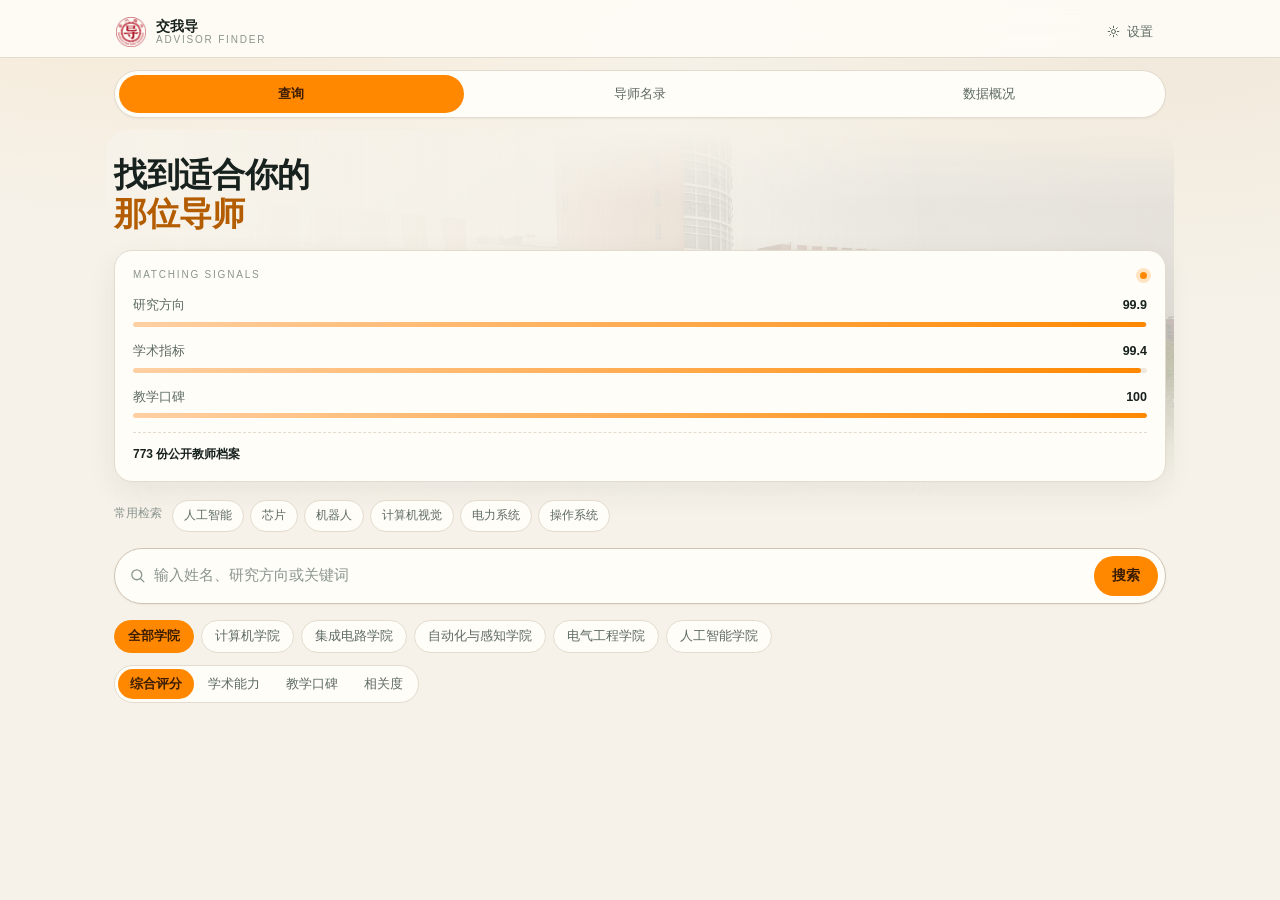
==== mobile/android/assets/www/index.html @ e0bbf71e "Clean project and add Android mobile app" ====
<!DOCTYPE html>
<html lang="zh-CN" data-theme="light">
<head>
  <meta charset="UTF-8">
  <meta name="viewport" content="width=device-width, initial-scale=1.0, maximum-scale=1.0, user-scalable=no, viewport-fit=cover">
  <meta name="color-scheme" content="light dark">
  <meta name="theme-color" content="#f6f2e9">
  <title>交我导</title>
  <link rel="icon" href="img/icon.png">
  <link rel="stylesheet" href="css/style.css">
  <link rel="stylesheet" href="mobile.css">
  <script>
    /* 在样式生效前恢复主题，避免刷新后闪回浅色 */
    try {
      var saved = localStorage.getItem("theme");
      if (saved === "dark" || saved === "light") {
        document.documentElement.dataset.theme = saved;
      }
    } catch (e) { /* 忽略 */ }
  </script>
</head>
<body>
  <header class="topbar">
    <div class="topbar-inner">
      <a class="brand" href="#" id="brand-home">
        <img class="brand-mark" src="img/icon.png" alt="">
        <span class="brand-text">
          <span class="brand-name" data-i18n="brand.name">交我导</span>
          <span class="brand-sub" data-i18n="brand.sub">ADVISOR FINDER</span>
        </span>
      </a>
      <nav class="topnav">
        <button id="settings-btn" class="nav-btn" type="button">
          <svg viewBox="0 0 24 24" aria-hidden="true">
            <circle cx="12" cy="12" r="3.2"></circle>
            <path d="M12 3.5v2.4M12 18.1v2.4M3.5 12h2.4M18.1 12h2.4M6 6l1.7 1.7M16.3 16.3l1.7 1.7M18 6l-1.7 1.7M7.7 16.3l-1.7 1.7"></path>
          </svg>
          <span data-i18n="nav.settings">设置</span>
        </button>
      </nav>
    </div>
  </header>

  <main class="shell">
    <section id="view-search" class="view">
      <nav class="view-tabs" role="tablist">
        <button class="view-tab active" data-view="search" type="button">
          <span data-i18n="tabs.search">查询</span><em data-i18n="tabs.sub.search">SEARCH</em>
        </button>
        <button class="view-tab" data-view="directory" type="button">
          <span data-i18n="tabs.directory">导师名录</span><em data-i18n="tabs.sub.directory">DIRECTORY</em>
        </button>
        <button class="view-tab" data-view="overview" type="button">
          <span data-i18n="tabs.overview">数据概况</span><em data-i18n="tabs.sub.overview">OVERVIEW</em>
        </button>
      </nav>

      <section class="hero" data-pane="search">
        <div class="hero-copy">
          <h1 class="hero-title">
            <span data-i18n="hero.title1">找到适合你的</span><br>
            <span class="accent" data-i18n="hero.title2">那位导师</span>
          </h1>
        </div>
        <aside class="hero-panel">
          <div class="panel-top">
            <span class="panel-kicker" data-i18n="hero.panel">MATCHING SIGNALS</span>
            <span class="panel-dot"></span>
          </div>
          <div class="signal">
            <div class="signal-head"><span data-i18n="hero.signal.direction">研究方向</span><b id="signal-direction">0</b></div>
            <div class="signal-track"><i id="bar-direction" style="width:0%"></i></div>
          </div>
          <div class="signal">
            <div class="signal-head"><span data-i18n="hero.signal.academic">学术指标</span><b id="signal-academic">0</b></div>
            <div class="signal-track"><i id="bar-academic" style="width:0%"></i></div>
          </div>
          <div class="signal">
            <div class="signal-head"><span data-i18n="hero.signal.teaching">教学口碑</span><b id="signal-teaching">0</b></div>
            <div class="signal-track"><i id="bar-teaching" style="width:0%"></i></div>
          </div>
          <div class="panel-foot"><span id="panel-total">0</span> <span data-i18n="hero.panelFoot">份公开教师档案</span></div>
        </aside>
      </section>

      <section class="search-panel" data-pane="search">
        <div class="query-chips" id="query-chips">
          <span class="query-chips-label" data-i18n="chips.label">常用检索</span>
          <div class="query-chip-list">
            <button class="query-chip" data-q="人工智能" data-i18n="chip.ai" type="button">人工智能</button>
            <button class="query-chip" data-q="芯片" data-i18n="chip.chip" type="button">芯片</button>
            <button class="query-chip" data-q="机器人" data-i18n="chip.robot" type="button">机器人</button>
            <button class="query-chip" data-q="计算机视觉" data-i18n="chip.cv" type="button">计算机视觉</button>
            <button class="query-chip" data-q="电力系统" data-i18n="chip.power" type="button">电力系统</button>
            <button class="query-chip" data-q="操作系统" data-i18n="chip.os" type="button">操作系统</button>
          </div>
        </div>

        <form id="search-form" class="search-bar" role="search">
          <svg class="search-icon" viewBox="0 0 24 24" aria-hidden="true">
            <circle cx="11" cy="11" r="7"></circle>
            <path d="M16.5 16.5L21 21"></path>
          </svg>
          <input id="search-input" class="search-input" type="search" autocomplete="off"
                 placeholder="输入姓名、研究方向或关键词" data-i18n-placeholder="search.placeholder">
          <button id="clear-btn" class="clear-btn hidden" type="button" data-i18n="search.clear">清除</button>
          <button class="btn btn-primary" type="submit" data-i18n="search.button">搜索</button>
        </form>

        <div class="filters">
          <div id="college-pills" class="college-pills"></div>
          <div class="sort-wrap">
            <div id="sort-group" class="sort-group">
              <button class="sort-btn active" data-sort="score" type="button" data-i18n="sort.score">综合评分</button>
              <button class="sort-btn" data-sort="academic" type="button" data-i18n="sort.academic">学术能力</button>
              <button class="sort-btn" data-sort="teaching" type="button" data-i18n="sort.teaching">教学口碑</button>
              <button class="sort-btn" data-sort="relevance" type="button" data-i18n="sort.relevance">相关度</button>
            </div>
          </div>
        </div>
      </section>

      <section class="stats" id="stats" data-pane="directory"></section>

      <section id="results" class="results" data-pane="directory">
        <div class="results-head">
          <div>
            <span class="section-kicker" data-i18n="dir.kicker">DIRECTORY</span>
            <h2 class="results-title" data-i18n="dir.title">导师名录</h2>
          </div>
          <div class="results-tools">
            <button id="edit-query" class="ghost-link" type="button" data-i18n="dir.editQuery">修改检索条件</button>
            <span id="results-count" class="results-count"></span>
          </div>
        </div>
        <div id="results-list" class="results-list"></div>
        <div class="pagination" id="pagination">
          <button id="load-more" class="btn btn-ghost" type="button" data-i18n="dir.loadMore">加载更多</button>
        </div>
        <div id="empty" class="empty hidden">
          <p class="empty-title" data-i18n="dir.empty.title">没有找到匹配的教师</p>
          <p class="empty-sub" data-i18n="dir.empty.sub">试试更换关键词或学院</p>
        </div>
      </section>

      <section id="pane-overview" class="pane hidden" data-pane="overview">
        <header class="pane-head">
          <span class="section-kicker" data-i18n="insight.kicker">OVERVIEW</span>
          <h2 class="pane-title" data-i18n="insight.title">数据概况</h2>
        </header>

        <div class="insight-grid">
          <section class="panel">
            <div class="section-title" data-i18n="insight.colleges">学院分布</div>
            <div id="insight-colleges" class="chart-box chart-box-sm"></div>
          </section>

          <section class="panel">
            <div class="section-title" data-i18n="insight.coverage">字段覆盖率</div>
            <div id="insight-coverage" class="coverage-table"></div>
          </section>

          <section class="panel wide">
            <div class="section-title" data-i18n="insight.scores">综合评分分布</div>
            <div id="insight-scores" class="chart-box chart-box-sm"></div>
            <div id="insight-top" class="top-score-list"></div>
          </section>

          <section class="panel wide">
            <div class="section-title" data-i18n="insight.clusters">研究方向聚类</div>
            <div id="insight-clusters" class="cluster-grid"></div>
          </section>

          <section class="panel">
            <div class="section-title" data-i18n="insight.communities">合作社区</div>
            <div id="insight-communities" class="community-list"></div>
          </section>

          <section class="panel">
            <div class="section-title" data-i18n="insight.rules">关联规则</div>
            <div id="insight-rules" class="rule-table"></div>
          </section>
        </div>
      </section>
    </section>

    <section id="view-detail" class="view hidden">
      <div id="detail-root" class="detail-root"></div>
    </section>
  </main>

  <div id="settings-backdrop" class="settings-backdrop hidden"></div>
  <aside id="settings-drawer" class="settings-drawer hidden" role="dialog" aria-modal="true">
    <header class="settings-head">
      <div>
        <span class="section-kicker" data-i18n="settings.kicker">SETTINGS</span>
        <h2 data-i18n="settings.title">设置</h2>
      </div>
      <button id="settings-close" class="settings-close" type="button" aria-label="关闭">×</button>
    </header>

    <div class="settings-body">
      <section class="settings-group">
        <h3 class="settings-title" data-i18n="settings.appearance">外观</h3>
        <div class="seg" role="group">
          <button class="seg-btn" data-theme-choice="light" type="button" data-i18n="settings.theme.light">浅色</button>
          <button class="seg-btn" data-theme-choice="dark" type="button" data-i18n="settings.theme.dark">深色</button>
        </div>
      </section>

      <section class="settings-group">
        <h3 class="settings-title" data-i18n="settings.language">语言</h3>
        <div class="seg" role="group">
          <button class="seg-btn" data-lang-choice="zh" type="button">中文</button>
          <button class="seg-btn" data-lang-choice="en" type="button">English</button>
        </div>
      </section>

      <section class="settings-group settings-foot">
        <h3 class="settings-title" data-i18n="settings.links">相关链接</h3>
        <a class="settings-link" target="_blank" rel="noopener"
           href="https://github.com/IcekyPrime/Mining-Faculty-Profiles-for-Personalized-Advisor-Recommendation"
           data-i18n="settings.github">GitHub 项目主页</a>
        <p class="settings-note" data-i18n="settings.disclaimer">数据来自各学院公开教师主页与公开学术接口，仅供课程学习；评分与排序仅作检索参考，不构成选导师建议。</p>
      </section>
    </div>
  </aside>

  <script src="js/mobile-env.js"></script>
  <script src="data.js"></script>
  <script src="js/mobile-api.js"></script>
  <script src="js/echarts.min.js"></script>
  <script src="js/i18n.js"></script>
  <script src="js/app.js"></script>
  <script src="js/mobile-chrome.js"></script>
</body>
</html>
---- mobile/android/assets/www/css/style.css ----
/* ================================================================
   交我导 · 前端样式
   设计参考：test 分支的米色底 + 绿色辅助色方案
   ================================================================ */

:root {
  --bg: #f6f2e9;
  --surface: #fffdf8;
  --surface-2: #efe9dd;
  --surface-3: #e8e0d1;
  --ink: #17211d;
  --ink-2: #5d6a63;
  --ink-3: #8a958e;
  --line: #e3dbcd;
  --line-strong: #cfc4b2;
  --accent: #ff8800;
  --accent-ink: #3a1c00;
  --accent-text: #b35c00;
  --accent-soft: #fff1e0;
  --accent-line: #ffd0a3;
  --danger: #c0392b;
  --gold: #b27a2c;
  --gold-soft: #faf0db;
  --gold-line: #ecd6ad;
  --topbar: rgba(255, 253, 248, 0.86);
  --shadow-sm: 0 1px 2px rgba(37, 43, 37, 0.05);
  --shadow-md: 0 10px 30px rgba(37, 43, 37, 0.07);
  --shadow-lg: 0 18px 48px rgba(37, 43, 37, 0.11);
  --radius: 18px;
  --radius-sm: 10px;
  --radius-xs: 7px;
  --display: "Iowan Old Style", "Palatino Linotype", "Songti SC", "Noto Serif SC", Georgia, serif;
  --sans: "Inter", "PingFang SC", "Microsoft YaHei", "Helvetica Neue", Arial, sans-serif;
}

html[data-theme="dark"] {
  --bg: #101613;
  --surface: #17201c;
  --surface-2: #1c2722;
  --surface-3: #24332c;
  --ink: #e9efe9;
  --ink-2: #a7b4ac;
  --ink-3: #75837b;
  --line: #293730;
  --line-strong: #3b4c43;
  --accent: #33ffcc;
  --accent-ink: #04211c;
  --accent-text: #33ffcc;
  --accent-soft: #16362f;
  --accent-line: #2f6b5d;
  --danger: #ff6b5a;
  --gold: #dfb15f;
  --gold-soft: #332817;
  --gold-line: #5b4627;
  --topbar: rgba(23, 32, 28, 0.86);
  --shadow-sm: 0 1px 2px rgba(0, 0, 0, 0.25);
  --shadow-md: 0 10px 30px rgba(0, 0, 0, 0.28);
  --shadow-lg: 0 18px 48px rgba(0, 0, 0, 0.36);
}

* { box-sizing: border-box; margin: 0; padding: 0; }
html { scroll-behavior: smooth; }
body {
  min-height: 100vh;
  background:
    radial-gradient(900px 420px at 12% -8%, color-mix(in srgb, var(--accent) 10%, transparent), transparent 70%),
    radial-gradient(760px 380px at 92% 4%, color-mix(in srgb, var(--gold) 8%, transparent), transparent 72%),
    var(--bg);
  color: var(--ink);
  font-family: var(--sans);
  font-size: 14px;
  line-height: 1.65;
  -webkit-font-smoothing: antialiased;
}
a { color: inherit; text-decoration: none; }
button, input { font: inherit; }
button { cursor: pointer; -webkit-tap-highlight-color: transparent; }
.hidden { display: none !important; }
::selection { background: color-mix(in srgb, var(--accent) 30%, transparent); }

/* ---------------------------------------------------------------- 顶栏 */
.topbar {
  position: sticky;
  top: 0;
  z-index: 30;
  background: var(--topbar);
  backdrop-filter: blur(14px);
  border-bottom: 1px solid var(--line);
}
.topbar-inner {
  max-width: 1080px;
  margin: 0 auto;
  padding: 12px 24px;
  display: flex;
  align-items: center;
  justify-content: space-between;
}
.brand { display: flex; align-items: center; gap: 10px; }
.brand-mark {
  width: 34px; height: 34px;
  border-radius: 10px;
  object-fit: cover;
  display: block;
}
.brand-text { display: flex; flex-direction: column; line-height: 1.15; }
.brand-name { font-size: 15px; font-weight: 700; letter-spacing: .01em; }
.brand-sub { font-size: 10px; letter-spacing: .18em; color: var(--ink-3); }

.topnav { display: flex; align-items: center; gap: 6px; }
.nav-link, .nav-btn {
  border: 1px solid transparent;
  background: transparent;
  color: var(--ink-2);
  font-size: 13px;
  padding: 6px 12px;
  border-radius: 999px;
  transition: background .15s, color .15s, border-color .15s;
}
.nav-link:hover, .nav-btn:hover { color: var(--ink); background: var(--surface-2); }
.nav-btn { display: inline-flex; align-items: center; gap: 6px; }
.nav-btn svg {
  width: 15px; height: 15px;
  fill: none; stroke: currentColor; stroke-width: 1.6;
  stroke-linecap: round;
}

/* ---------------------------------------------------------------- 外层 */
.shell { max-width: 1080px; margin: 0 auto; padding: 22px 24px 72px; }
.view.hidden { display: none; }

/* ---------------------------------------------------------------- 视图切换 */
.view-tabs {
  display: inline-flex;
  gap: 4px;
  padding: 4px;
  border: 1px solid var(--line);
  border-radius: 999px;
  background: var(--surface);
  box-shadow: var(--shadow-sm);
  margin-bottom: 26px;
}
.view-tab {
  display: inline-flex;
  align-items: baseline;
  gap: 7px;
  border: none;
  background: transparent;
  color: var(--ink-2);
  padding: 8px 18px;
  border-radius: 999px;
  font-size: 13.5px;
  transition: background .15s, color .15s;
}
.view-tab em {
  font-style: normal;
  font-size: 9.5px;
  letter-spacing: .16em;
  color: var(--ink-3);
}
.view-tab:hover { color: var(--ink); }
.view-tab.active { background: var(--accent); color: var(--accent-ink); font-weight: 600; }
.view-tab.active em { color: color-mix(in srgb, var(--accent-ink) 62%, transparent); }

/* ---------------------------------------------------------------- 首页 */
.hero {
  display: grid;
  grid-template-columns: minmax(0, 1.35fr) minmax(0, 0.85fr);
  gap: 34px;
  align-items: center;
  padding: 24px 0 34px;
}
.eyebrow {
  font-size: 10.5px;
  letter-spacing: .2em;
  color: var(--ink-3);
}
.hero-title {
  font-family: var(--display);
  font-size: 46px;
  line-height: 1.18;
  font-weight: 600;
  letter-spacing: -0.01em;
  margin-top: 8px;
}
.hero-title .accent { color: var(--accent-text); }
.hero-credit { display: none; }

/* 实景封面：右侧透出校园照片，左侧渐隐保证标题可读 */
.hero { position: relative; isolation: isolate; }
.hero::before {
  content: "";
  position: absolute;
  inset: -18px -26px 0;
  z-index: -2;
  border-radius: 30px;
  background: url("../img/campus.jpg") center 42% / cover no-repeat;
  opacity: 0.58;
  filter: saturate(1.02) contrast(1.04) brightness(0.98);
  -webkit-mask-image:
    linear-gradient(100deg, transparent 0%, rgba(0, 0, 0, 0.38) 34%, #000 66%),
    linear-gradient(180deg, transparent 0%, #000 20%, #000 62%, transparent 96%);
  mask-image:
    linear-gradient(100deg, transparent 0%, rgba(0, 0, 0, 0.38) 34%, #000 66%),
    linear-gradient(180deg, transparent 0%, #000 20%, #000 62%, transparent 96%);
  -webkit-mask-composite: source-in;
  mask-composite: intersect;
  pointer-events: none;
}
html[data-theme="dark"] .hero::before {
  opacity: 0.66;
  filter: saturate(0.88) brightness(1.04);
}
.hero::after {
  content: "";
  position: absolute;
  inset: -18px -26px 0;
  z-index: -1;
  border-radius: 30px;
  background:
    linear-gradient(90deg, var(--bg) 0%, color-mix(in srgb, var(--bg) 62%, transparent) 44%, transparent 78%),
    linear-gradient(180deg, transparent 66%, color-mix(in srgb, var(--bg) 82%, transparent) 100%);
  pointer-events: none;
}
.hero-copy, .hero-panel { position: relative; }
@media (max-width: 1020px) {
  .hero::before { inset: -10px -14px 0; opacity: 0.32; }
  html[data-theme="dark"] .hero::before { opacity: 0.4; }
}
@media (max-width: 560px) {
  .hero::before { inset: -6px -8px 0; opacity: 0.26; }
  html[data-theme="dark"] .hero::before { opacity: 0.34; }
}

.hero-panel {
  border: 1px solid var(--line);
  border-radius: var(--radius);
  background: var(--surface);
  box-shadow: var(--shadow-md);
  padding: 20px 22px;
}
.panel-top {
  display: flex;
  align-items: center;
  justify-content: space-between;
  margin-bottom: 16px;
}
.panel-kicker { font-size: 10px; letter-spacing: .18em; color: var(--ink-3); }
.panel-dot {
  width: 7px; height: 7px; border-radius: 50%;
  background: var(--accent);
  box-shadow: 0 0 0 4px color-mix(in srgb, var(--accent) 22%, transparent);
}
.signal + .signal { margin-top: 14px; }
.signal-head {
  display: flex; justify-content: space-between;
  font-size: 12.5px; color: var(--ink-2); margin-bottom: 6px;
}
.signal-head b { color: var(--ink); font-weight: 600; }
.signal-track {
  height: 5px; border-radius: 99px;
  background: var(--surface-2);
  overflow: hidden;
}
.signal-track i {
  display: block; height: 100%;
  background: linear-gradient(90deg, var(--accent-line), var(--accent));
  border-radius: 99px;
  transition: width .6s ease;
}
.panel-foot {
  margin-top: 18px; padding-top: 14px;
  border-top: 1px dashed var(--line);
  font-size: 12px; color: var(--ink-3);
}
.panel-foot span { color: var(--ink); font-weight: 600; }

/* ---------------------------------------------------------------- 检索区 */
.search-panel { display: flex; flex-direction: column; gap: 16px; position: relative; z-index: 1; }
.query-chips {
  display: flex;
  align-items: flex-start;
  flex-wrap: wrap;
  margin-bottom: -8px;
}
.query-chips-label {
  flex: 0 0 auto;
  font-size: 11.5px;
  line-height: 27px;
  color: var(--ink-3);
  margin: 0 14px 8px 0;
  white-space: nowrap;
}
.query-chip-list {
  flex: 1 1 auto;
  display: flex;
  flex-wrap: wrap;
  min-width: 0;
}
.query-chip {
  flex: 0 0 auto;
  border: 1px solid var(--line);
  background: var(--surface);
  color: var(--ink-2);
  font-size: 12.5px;
  padding: 5px 13px;
  border-radius: 999px;
  margin: 0 8px 8px 0;
  white-space: nowrap;
  transition: border-color .15s, color .15s, background .15s;
}
.query-chip:last-child { margin-right: 0; }
.query-chip:hover {
  border-color: var(--accent-line);
  color: var(--ink);
  background: var(--accent-soft);
}
.search-bar {
  display: flex;
  align-items: center;
  gap: 10px;
  padding: 8px 8px 8px 16px;
  border: 1px solid var(--line-strong);
  border-radius: 999px;
  background: var(--surface);
  box-shadow: var(--shadow-sm);
  transition: border-color .15s, box-shadow .15s;
}
.search-bar:focus-within {
  border-color: var(--accent-text);
  box-shadow: 0 0 0 4px color-mix(in srgb, var(--accent) 26%, transparent);
}
.search-icon {
  width: 17px; height: 17px; flex-shrink: 0;
  fill: none; stroke: var(--ink-3); stroke-width: 1.8; stroke-linecap: round;
}
.search-input {
  flex: 1; min-width: 0;
  border: none; outline: none; background: transparent;
  color: var(--ink); font-size: 15px;
}
.search-input::placeholder { color: var(--ink-3); }
.clear-btn {
  border: none; background: transparent;
  color: var(--ink-3); font-size: 12.5px; padding: 2px 6px;
}
.clear-btn:hover { color: var(--ink); }

.btn {
  border: none; border-radius: 999px;
  font-size: 13.5px; font-weight: 600;
  padding: 9px 22px;
  transition: filter .15s, background .15s;
}
.btn-primary { background: var(--accent); color: var(--accent-ink); }
.btn-primary:hover { filter: brightness(.94); }
.btn-ghost {
  background: var(--surface);
  border: 1px solid var(--line);
  color: var(--ink-2);
  font-weight: 500;
}
.btn-ghost:hover { border-color: var(--line-strong); color: var(--ink); }

.filters {
  display: flex; align-items: center; justify-content: space-between;
  gap: 16px; flex-wrap: wrap;
}
.college-pills { display: flex; gap: 7px; flex-wrap: wrap; }
.pill {
  border: 1px solid var(--line);
  background: var(--surface);
  color: var(--ink-2);
  font-size: 12.5px;
  padding: 5px 13px;
  border-radius: 999px;
  transition: border-color .15s, color .15s, background .15s;
}
.pill:hover { border-color: var(--line-strong); color: var(--ink); }
.pill.active {
  background: var(--accent);
  border-color: var(--accent);
  color: var(--accent-ink);
  font-weight: 600;
}
.sort-group {
  display: inline-flex; gap: 2px;
  padding: 3px;
  border: 1px solid var(--line);
  border-radius: 999px;
  background: var(--surface);
}
.sort-btn {
  border: none; background: transparent;
  color: var(--ink-2); font-size: 12.5px;
  padding: 5px 12px; border-radius: 999px;
  transition: background .15s, color .15s;
}
.sort-btn:hover { color: var(--ink); background: var(--surface-2); }
.sort-btn.active { background: var(--accent); color: var(--accent-ink); font-weight: 600; }

/* ---------------------------------------------------------------- 统计卡 */
.stats {
  display: grid;
  grid-template-columns: repeat(4, 1fr);
  gap: 14px;
  margin: 34px 0 30px;
}
.stat-card {
  position: relative;
  overflow: hidden;
  border: 1px solid var(--line);
  border-radius: var(--radius);
  background: var(--surface);
  box-shadow: var(--shadow-sm);
  padding: 18px 20px;
}
.stat-index {
  position: absolute; top: 16px; left: 20px;
  font-size: 10px; letter-spacing: .14em; color: var(--ink-3);
}
.stat-value {
  font-family: var(--display);
  font-size: 30px; font-weight: 600;
  letter-spacing: -0.01em;
  margin-top: 14px;
  font-variant-numeric: tabular-nums;
}
.stat-label { font-size: 12px; color: var(--ink-3); margin-top: 2px; }
.stat-orbit {
  position: absolute; right: -18px; bottom: -22px;
  width: 76px; height: 76px; border-radius: 50%;
  background: color-mix(in srgb, var(--accent) 30%, transparent);
  opacity: .55;
}

/* ---------------------------------------------------------------- 名录 */
.results-head {
  display: flex; align-items: flex-end; justify-content: space-between;
  gap: 16px; margin-bottom: 16px;
}
.section-kicker {
  display: block;
  font-size: 10px; letter-spacing: .2em;
  color: var(--ink-3);
}
.results-title {
  font-family: var(--display);
  font-size: 27px; font-weight: 600;
  margin-top: 2px;
}
.results-tools { display: flex; align-items: center; gap: 14px; }
.ghost-link {
  border: none; background: transparent;
  color: var(--ink-2); font-size: 12.5px;
  border-bottom: 1px dashed var(--line-strong);
  padding-bottom: 1px;
}
.ghost-link:hover { color: var(--ink); }
.results-count { font-size: 12.5px; color: var(--ink-3); }

.results-list { display: flex; flex-direction: column; gap: 14px; }

.teacher-card {
  position: relative;
  display: grid;
  grid-template-columns: minmax(0, 1fr) 150px;
  gap: 22px;
  border: 1px solid var(--line);
  border-radius: var(--radius);
  background: var(--surface);
  box-shadow: var(--shadow-sm);
  padding: 20px 22px 20px 26px;
  cursor: pointer;
  transition: border-color .16s, box-shadow .16s, transform .16s;
}
.teacher-card::before {
  content: "";
  position: absolute; left: 0; top: 18px; bottom: 18px;
  width: 4px; border-radius: 0 4px 4px 0;
  background: var(--accent);
}
.teacher-card:hover {
  border-color: var(--accent-line);
  box-shadow: var(--shadow-md);
  transform: translateY(-1px);
}
.tc-top { display: flex; gap: 14px; }
.tc-avatar {
  flex-shrink: 0;
  width: 44px; height: 44px;
  border-radius: 12px;
  background: var(--accent-soft);
  color: var(--accent-text);
  font-family: var(--display);
  font-size: 19px; font-weight: 600;
  display: flex; align-items: center; justify-content: center;
}
.tc-main { flex: 1; min-width: 0; }
.tc-name-row { display: flex; align-items: baseline; gap: 8px; flex-wrap: wrap; }
.tc-name { font-family: var(--display); font-size: 18px; font-weight: 600; }
.tc-title { font-size: 12.5px; color: var(--ink-2); }
.tc-meta { font-size: 11.5px; color: var(--ink-3); margin-top: 2px; }
.tc-dir {
  font-size: 13px;
  color: var(--ink-2);
  margin-top: 8px;
  display: -webkit-box;
  -webkit-line-clamp: 2;
  -webkit-box-orient: vertical;
  overflow: hidden;
}
.tc-tags { display: flex; flex-wrap: wrap; gap: 6px; margin-top: 10px; }
.tag {
  font-size: 11.5px;
  color: var(--accent-text);
  background: var(--accent-soft);
  border: 1px solid var(--accent-line);
  border-radius: 999px;
  padding: 1px 9px;
  cursor: pointer;
}
.tag:hover { filter: brightness(.96); }
.badge {
  font-size: 11.5px;
  color: var(--gold);
  background: var(--gold-soft);
  border: 1px solid var(--gold-line);
  border-radius: 999px;
  padding: 1px 9px;
  max-width: 240px;
  overflow: hidden;
  text-overflow: ellipsis;
  white-space: nowrap;
}
.tc-metrics { display: flex; gap: 14px; flex-wrap: wrap; margin-top: 12px; }
.metric { font-size: 11.5px; color: var(--ink-3); }
.metric b { color: var(--ink); font-weight: 600; margin-left: 3px; }
.imputed-value { color: var(--danger) !important; }

.tc-score {
  border-left: 1px solid var(--line);
  padding-left: 20px;
  display: flex; flex-direction: column;
  align-items: flex-end; justify-content: center;
  text-align: right;
}
.tc-score-label { font-size: 10px; letter-spacing: .12em; color: var(--ink-3); }
.tc-score-value {
  font-family: var(--display);
  font-size: 30px; font-weight: 600;
  color: var(--accent-text);
  font-variant-numeric: tabular-nums;
  line-height: 1.15;
}
.tc-score-sub { font-size: 11px; color: var(--ink-3); margin-top: 2px; }

.pagination { display: flex; justify-content: center; margin-top: 24px; }
.empty { text-align: center; padding: 64px 0; }
.empty-title { font-size: 15px; font-weight: 600; }
.empty-sub { font-size: 12.5px; color: var(--ink-3); margin-top: 4px; }

/* ---------------------------------------------------------------- 概况 */
.pane-head { margin-bottom: 22px; }
.pane-title {
  font-family: var(--display);
  font-size: 27px; font-weight: 600;
}
.insight-grid {
  display: grid;
  grid-template-columns: repeat(2, minmax(0, 1fr));
  gap: 16px;
}
.panel {
  border: 1px solid var(--line);
  border-radius: var(--radius);
  background: var(--surface);
  box-shadow: var(--shadow-sm);
  padding: 20px 22px;
}
.panel.wide { grid-column: 1 / -1; }
.section-title {
  font-size: 14px; font-weight: 600;
  display: flex; align-items: center; gap: 8px;
  margin-bottom: 14px;
}
.section-title::before {
  content: "";
  width: 3px; height: 14px; border-radius: 2px;
  background: var(--accent);
}
.chart-box { width: 100%; height: 300px; }
.chart-box-sm { height: 240px; }

.coverage-table { display: flex; flex-direction: column; gap: 9px; }
.cov-row { display: grid; grid-template-columns: 76px 1fr 92px; gap: 10px; align-items: center; }
.cov-name { font-size: 12px; color: var(--ink-2); }
.cov-track { height: 7px; border-radius: 99px; background: var(--surface-2); overflow: hidden; }
.cov-track i {
  display: block; height: 100%; border-radius: 99px;
  background: linear-gradient(90deg, var(--accent-line), var(--accent));
}
.cov-val { font-size: 11.5px; color: var(--ink-3); text-align: right; font-variant-numeric: tabular-nums; }

.top-score-list {
  display: grid;
  grid-template-columns: repeat(2, 1fr);
  gap: 4px 26px;
  margin-top: 10px;
}
.top-row {
  display: flex; align-items: center; gap: 10px;
  padding: 7px 0; border-bottom: 1px dashed var(--line);
  font-size: 12.5px; cursor: pointer;
}
.top-row:hover .top-name { color: var(--accent-text); }
.top-rank { width: 18px; color: var(--ink-3); font-size: 11px; }
.top-name { flex: 1; color: var(--ink); }
.top-college { color: var(--ink-3); font-size: 11px; }
.top-score { font-weight: 600; color: var(--accent-text); font-variant-numeric: tabular-nums; }

.cluster-grid {
  display: grid;
  grid-template-columns: repeat(auto-fill, minmax(180px, 1fr));
  gap: 12px;
}
.cluster-card {
  border: 1px solid var(--line);
  border-radius: var(--radius-sm);
  background: var(--surface-2);
  padding: 12px 14px;
}
.cluster-size { font-family: var(--display); font-size: 20px; font-weight: 600; }
.cluster-label { font-size: 10.5px; color: var(--ink-3); letter-spacing: .08em; }
.cluster-kw { font-size: 11.5px; color: var(--ink-2); margin-top: 6px; line-height: 1.5; }

.community-list { display: flex; flex-direction: column; gap: 8px; }
.comm-row {
  display: flex; align-items: baseline; gap: 10px;
  padding-bottom: 8px; border-bottom: 1px dashed var(--line);
}
.comm-id { font-size: 11px; color: var(--ink-3); width: 34px; }
.comm-size { font-weight: 600; font-size: 13px; }
.comm-sample { font-size: 11.5px; color: var(--ink-3); flex: 1; }

.rule-table { display: flex; flex-direction: column; gap: 8px; }
.rule-row { font-size: 12px; color: var(--ink-2); line-height: 1.55; }
.rule-row b { color: var(--ink); font-weight: 600; }
.rule-arrow { color: var(--accent-text); margin: 0 4px; }
.rule-stat { color: var(--ink-3); font-size: 11px; margin-left: 6px; }

/* ---------------------------------------------------------------- 详情 */
.back-bar { margin-bottom: 16px; }
.back-btn {
  border: none; background: transparent;
  color: var(--ink-2); font-size: 13px;
  padding: 4px 0;
}
.back-btn:hover { color: var(--ink); }

.detail-tabs { display: inline-flex; gap: 4px; margin-bottom: 18px; }
.detail-tab {
  border: none; background: transparent;
  color: var(--ink-2); font-size: 13px;
  padding: 6px 14px; border-radius: 999px;
}
.detail-tab:hover { background: var(--surface-2); color: var(--ink); }
.detail-tab.active { background: var(--accent); color: var(--accent-ink); font-weight: 600; }

.profile-card {
  border: 1px solid var(--line);
  border-radius: var(--radius);
  background: var(--surface);
  box-shadow: var(--shadow-md);
  padding: 26px 28px;
}
.profile-head { display: flex; gap: 20px; align-items: flex-start; }
.profile-avatar {
  width: 64px; height: 64px;
  border-radius: 16px;
  background: var(--accent-soft);
  color: var(--accent-text);
  font-family: var(--display);
  font-size: 28px; font-weight: 600;
  display: flex; align-items: center; justify-content: center;
  flex-shrink: 0;
}
.profile-main { flex: 1; min-width: 0; }
.profile-name { font-family: var(--display); font-size: 28px; font-weight: 600; }
.profile-title { font-size: 13px; color: var(--ink-2); }
.profile-meta { font-size: 12px; color: var(--ink-3); margin-top: 2px; }
.profile-badges { display: flex; flex-wrap: wrap; gap: 6px; margin-top: 10px; }
.profile-score {
  border-left: 1px solid var(--line);
  padding-left: 20px;
  text-align: right;
  flex-shrink: 0;
}
.profile-score-label { font-size: 10px; letter-spacing: .12em; color: var(--ink-3); }
.profile-score-value {
  font-family: var(--display);
  font-size: 36px; font-weight: 600;
  color: var(--accent-text);
  line-height: 1.1;
}
.profile-score-sub { font-size: 11px; color: var(--ink-3); }

.metrics-row {
  display: grid;
  grid-template-columns: repeat(5, 1fr);
  gap: 12px;
  margin-top: 20px;
}
.metric-box {
  border: 1px solid var(--line);
  border-radius: var(--radius-sm);
  background: var(--surface-2);
  padding: 12px 14px;
}
.metric-box b {
  display: block;
  font-family: var(--display);
  font-size: 20px; font-weight: 600;
  font-variant-numeric: tabular-nums;
}
.metric-box span { font-size: 11px; color: var(--ink-3); }

.detail-grid { display: grid; grid-template-columns: repeat(2, minmax(0, 1fr)); gap: 16px; margin-top: 16px; }
.detail-col { display: flex; flex-direction: column; gap: 16px; }

.kv { display: flex; flex-direction: column; gap: 7px; }
.kv-item { font-size: 12.5px; color: var(--ink-2); word-break: break-all; }
.kv-item b { color: var(--ink-3); font-weight: 500; margin-right: 8px; font-size: 11.5px; }
.kv-item a { color: var(--accent-text); }
.kv-item a:hover { text-decoration: underline; }
.body-text { font-size: 13px; color: var(--ink-2); white-space: pre-wrap; }

.course-list, .paper-list, .similar-list { display: flex; flex-direction: column; gap: 9px; }
.course-item {
  display: flex; align-items: center; justify-content: space-between;
  gap: 12px; padding: 10px 12px;
  border: 1px solid var(--line);
  border-radius: var(--radius-sm);
}
.course-name { font-size: 12.5px; }
.course-code { font-size: 11px; color: var(--ink-3); margin-left: 6px; }
.course-rating { font-size: 12px; color: var(--gold); white-space: nowrap; }
.course-rating .cnt { color: var(--ink-3); }

.paper-item { border-left: 2px solid var(--line-strong); padding: 4px 0 4px 12px; }
.paper-title { font-size: 12.5px; line-height: 1.5; }
.paper-meta { font-size: 11px; color: var(--ink-3); margin-top: 2px; }

.similar-pill {
  display: inline-flex; align-items: baseline; gap: 6px;
  border: 1px solid var(--line);
  border-radius: 999px;
  padding: 5px 12px;
  font-size: 12.5px;
  background: var(--surface-2);
  cursor: pointer;
  margin: 0 6px 6px 0;
}
.similar-pill:hover { border-color: var(--accent-line); color: var(--accent-text); }
.similar-pill .sub { font-size: 10.5px; color: var(--ink-3); }

.muted-note { font-size: 12px; color: var(--ink-3); }

/* 评分构成 */
.score-parts { display: flex; flex-direction: column; gap: 10px; }
.score-row {
  display: grid;
  grid-template-columns: 92px 1fr 38px;
  gap: 10px;
  align-items: center;
}
.score-label {
  font-size: 12px;
  color: var(--ink-2);
  white-space: nowrap;
}
.score-label em {
  font-style: normal;
  font-size: 10px;
  color: var(--ink-3);
  margin-left: 4px;
}
.score-track {
  height: 7px;
  border-radius: 99px;
  background: var(--surface-2);
  overflow: hidden;
}
.score-track i {
  display: block;
  height: 100%;
  border-radius: 99px;
  background: linear-gradient(90deg, var(--accent-line), var(--accent));
}
.score-value {
  font-size: 12px;
  font-weight: 600;
  color: var(--ink);
  text-align: right;
  font-variant-numeric: tabular-nums;
}
.score-total {
  display: flex;
  align-items: baseline;
  justify-content: space-between;
  margin-top: 14px;
  padding-top: 12px;
  border-top: 1px dashed var(--line);
  font-size: 12px;
  color: var(--ink-3);
}
.score-total b {
  font-family: var(--display);
  font-size: 22px;
  color: var(--accent-text);
  font-variant-numeric: tabular-nums;
}
.chart-note {
  margin-top: 8px;
  font-size: 11px;
  line-height: 1.6;
  color: var(--ink-3);
}

/* ---------------------------------------------------------------- 设置抽屉 */
.settings-backdrop {
  position: fixed; inset: 0; z-index: 40;
  background: rgba(12, 18, 15, 0.42);
  backdrop-filter: blur(2px);
}
.settings-drawer {
  position: fixed; top: 0; right: 0; bottom: 0; z-index: 41;
  width: min(420px, 92vw);
  background: var(--surface);
  border-left: 1px solid var(--line);
  box-shadow: var(--shadow-lg);
  display: flex; flex-direction: column;
  animation: slide-in .22s ease;
}
@keyframes slide-in { from { transform: translateX(24px); opacity: .6; } to { transform: none; opacity: 1; } }
.settings-head {
  display: flex; align-items: flex-start; justify-content: space-between;
  padding: 22px 24px 16px;
  border-bottom: 1px solid var(--line);
}
.settings-head h2 { font-family: var(--display); font-size: 22px; font-weight: 600; }
.settings-close {
  border: none; background: transparent;
  font-size: 22px; line-height: 1; color: var(--ink-3);
  padding: 2px 4px;
}
.settings-close:hover { color: var(--ink); }
.settings-body { padding: 20px 24px 32px; overflow-y: auto; }
.settings-group { margin-bottom: 26px; }
.settings-title { font-size: 13px; font-weight: 600; margin-bottom: 10px; }
.seg {
  display: inline-flex; gap: 3px; padding: 3px;
  border: 1px solid var(--line);
  border-radius: 999px;
  background: var(--surface-2);
}
.seg-btn {
  border: none; background: transparent;
  color: var(--ink-2); font-size: 12.5px;
  padding: 6px 18px; border-radius: 999px;
}
.seg-btn:hover { color: var(--ink); }
.seg-btn.active { background: var(--accent); color: var(--accent-ink); font-weight: 600; }

.settings-foot {
  margin-top: 28px;
  padding-top: 18px;
  border-top: 1px solid var(--line);
}
.settings-link {
  display: inline-block;
  font-size: 13px;
  color: var(--accent-text);
  border-bottom: 1px dashed var(--accent-line);
  padding-bottom: 1px;
}
.settings-link:hover { filter: brightness(1.1); }
.settings-note {
  margin-top: 10px;
  font-size: 11.5px;
  line-height: 1.7;
  color: var(--ink-3);
}

/* ---------------------------------------------------------------- 响应式 */
@media (max-width: 900px) {
  .hero { grid-template-columns: 1fr; gap: 22px; }
  .hero-title { font-size: 36px; }
  .stats { grid-template-columns: repeat(2, 1fr); }
  .insight-grid { grid-template-columns: 1fr; }
  .top-score-list { grid-template-columns: 1fr; }
  .teacher-card { grid-template-columns: 1fr; }
  .tc-score {
    border-left: none; border-top: 1px solid var(--line);
    padding: 12px 0 0; align-items: flex-start; text-align: left;
  }
  .metrics-row { grid-template-columns: repeat(2, 1fr); }
  .detail-grid { grid-template-columns: 1fr; }
  .profile-head { flex-wrap: wrap; }
  .profile-score { border-left: none; padding-left: 0; text-align: left; }
}
---- mobile/android/assets/www/mobile.css ----
/* ================================================================
   交我导 · 移动端竖屏适配
   复用桌面端设计令牌与组件，仅覆盖窄屏布局与安全区
   ================================================================ */

:root {
  --safe-top: max(6px, env(safe-area-inset-top));
  --safe-bottom: max(10px, env(safe-area-inset-bottom));
}

html, body {
  max-width: 100%;
  overflow-x: hidden;
  overscroll-behavior-y: none;
  -webkit-text-size-adjust: 100%;
}

body {
  padding-bottom: var(--safe-bottom);
}

.topbar {
  padding-top: var(--safe-top);
}
.topbar-inner {
  padding: 8px 16px;
}
.brand-mark { width: 30px; height: 30px; border-radius: 9px; }
.brand-name { font-size: 14px; }
.nav-btn { padding: 6px 10px; }

.shell {
  padding: 12px 14px 40px;
}

/* 顶部标签 */
.view-tabs {
  display: flex;
  width: 100%;
  margin-bottom: 18px;
}
.view-tab {
  flex: 1 1 0;
  justify-content: center;
  padding: 8px 6px;
  font-size: 13px;
}
.view-tab em { display: none; }

/* 首页封面 */
.hero {
  grid-template-columns: 1fr;
  gap: 16px;
  padding: 12px 0 18px;
}
.hero::before {
  background-image: url("img/campus.jpg");
  inset: -6px -8px 0;
  opacity: 0.3;
  border-radius: 22px;
}
html[data-theme="dark"] .hero::before { opacity: 0.38; }
.hero::after {
  inset: -6px -8px 0;
  border-radius: 22px;
}
.hero-title { font-size: 33px; }
.hero-panel { padding: 16px 18px; }
.panel-top { margin-bottom: 12px; }
.panel-foot { margin-top: 14px; padding-top: 12px; }

/* 检索区 */
.query-chips { margin-bottom: -6px; }
.query-chips-label { line-height: 26px; margin-right: 10px; }
.query-chip {
  font-size: 12px;
  padding: 5px 11px;
  margin: 0 6px 6px 0;
}
.search-bar {
  padding: 7px 7px 7px 14px;
  gap: 8px;
}
.search-input { font-size: 15px; }
.btn { padding: 9px 18px; }

.filters {
  flex-direction: column;
  align-items: stretch;
  gap: 10px;
}
.college-pills {
  flex-wrap: nowrap;
  overflow-x: auto;
  padding-bottom: 2px;
  scrollbar-width: none;
}
.college-pills::-webkit-scrollbar { display: none; }
.college-pills .pill { flex: 0 0 auto; }
.sort-wrap { overflow-x: auto; scrollbar-width: none; }
.sort-wrap::-webkit-scrollbar { display: none; }
.sort-group { display: flex; width: max-content; }
.sort-btn { flex: 0 0 auto; }

/* 统计卡 */
.stats {
  grid-template-columns: repeat(2, minmax(0, 1fr));
  gap: 10px;
  margin: 22px 0 22px;
}
.stat-card { padding: 14px 16px; }
.stat-index { top: 12px; left: 16px; }
.stat-value { font-size: 26px; margin-top: 12px; }
.stat-orbit { width: 60px; height: 60px; }

/* 名录 */
.results-head {
  align-items: flex-start;
  flex-wrap: wrap;
  gap: 8px;
  margin-bottom: 12px;
}
.results-title { font-size: 23px; }
.results-tools { gap: 10px; }
.teacher-card {
  grid-template-columns: 1fr;
  gap: 12px;
  padding: 16px 16px 14px 18px;
}
.teacher-card::before { top: 14px; bottom: 14px; }
.tc-avatar { width: 40px; height: 40px; font-size: 17px; }
.tc-name { font-size: 17px; }
.tc-name-row { gap: 6px; }
.tc-dir { font-size: 12.5px; margin-top: 6px; }
.tc-metrics { gap: 10px; margin-top: 10px; }
.tc-score {
  border-left: none;
  border-top: 1px solid var(--line);
  padding: 10px 0 0;
  flex-direction: row;
  align-items: baseline;
  justify-content: flex-start;
  gap: 10px;
  text-align: left;
}
.tc-score-label { letter-spacing: 0; }
.tc-score-value { font-size: 26px; }
.tc-score-sub { display: none; }
.badge { max-width: 180px; }

/* 详情 */
.back-bar { margin-bottom: 12px; }
.detail-tabs {
  display: flex;
  width: 100%;
  overflow-x: auto;
  margin-bottom: 14px;
  scrollbar-width: none;
}
.detail-tabs::-webkit-scrollbar { display: none; }
.detail-tab { flex: 0 0 auto; padding: 6px 12px; }
.profile-card { padding: 18px 16px; }
.profile-head { gap: 14px; }
.profile-avatar { width: 54px; height: 54px; font-size: 23px; border-radius: 14px; }
.profile-name { font-size: 24px; }
.profile-score { border-left: none; padding-left: 0; text-align: left; }
.profile-score-value { font-size: 30px; }
.metrics-row { grid-template-columns: repeat(2, minmax(0, 1fr)); gap: 8px; margin-top: 14px; }
.metric-box { padding: 10px 12px; }
.metric-box b { font-size: 18px; }

.detail-grid { grid-template-columns: 1fr; gap: 12px; margin-top: 12px; }
.detail-col { gap: 12px; }
.panel { padding: 16px; border-radius: 14px; }
.section-title { margin-bottom: 10px; }
.chart-box { height: 240px; }
.paper-item { padding-left: 10px; }
.paper-title { font-size: 12px; }

/* 概况 */
.pane-head { margin-bottom: 14px; }
.pane-title { font-size: 23px; }
.insight-grid { grid-template-columns: 1fr; gap: 12px; }
.chart-box-sm { height: 220px; }
.top-score-list { grid-template-columns: 1fr; gap: 0; }
.cluster-grid { grid-template-columns: repeat(2, minmax(0, 1fr)); gap: 8px; }
.cluster-card { padding: 10px 12px; }
.comm-row { gap: 7px; }
.score-row { grid-template-columns: 82px 1fr 34px; gap: 8px; }

/* 设置抽屉：占满竖屏，顶部/底部留同色安全区 */
.settings-drawer {
  width: 100%;
  max-width: none;
  border-left: none;
  padding-top: var(--safe-top);
  padding-bottom: var(--safe-bottom);
}
.settings-head { padding: 18px 20px 14px; }
.settings-body { padding: 16px 20px 28px; }

/* 触屏优先：取消悬停位移 */
@media (hover: none) {
  .teacher-card:hover { transform: none; }
}

@media (max-width: 380px) {
  .hero-title { font-size: 29px; }
  .shell { padding-left: 12px; padding-right: 12px; }
  .sort-btn { font-size: 12px; padding: 5px 10px; }
  .metrics-row { grid-template-columns: 1fr; }
}
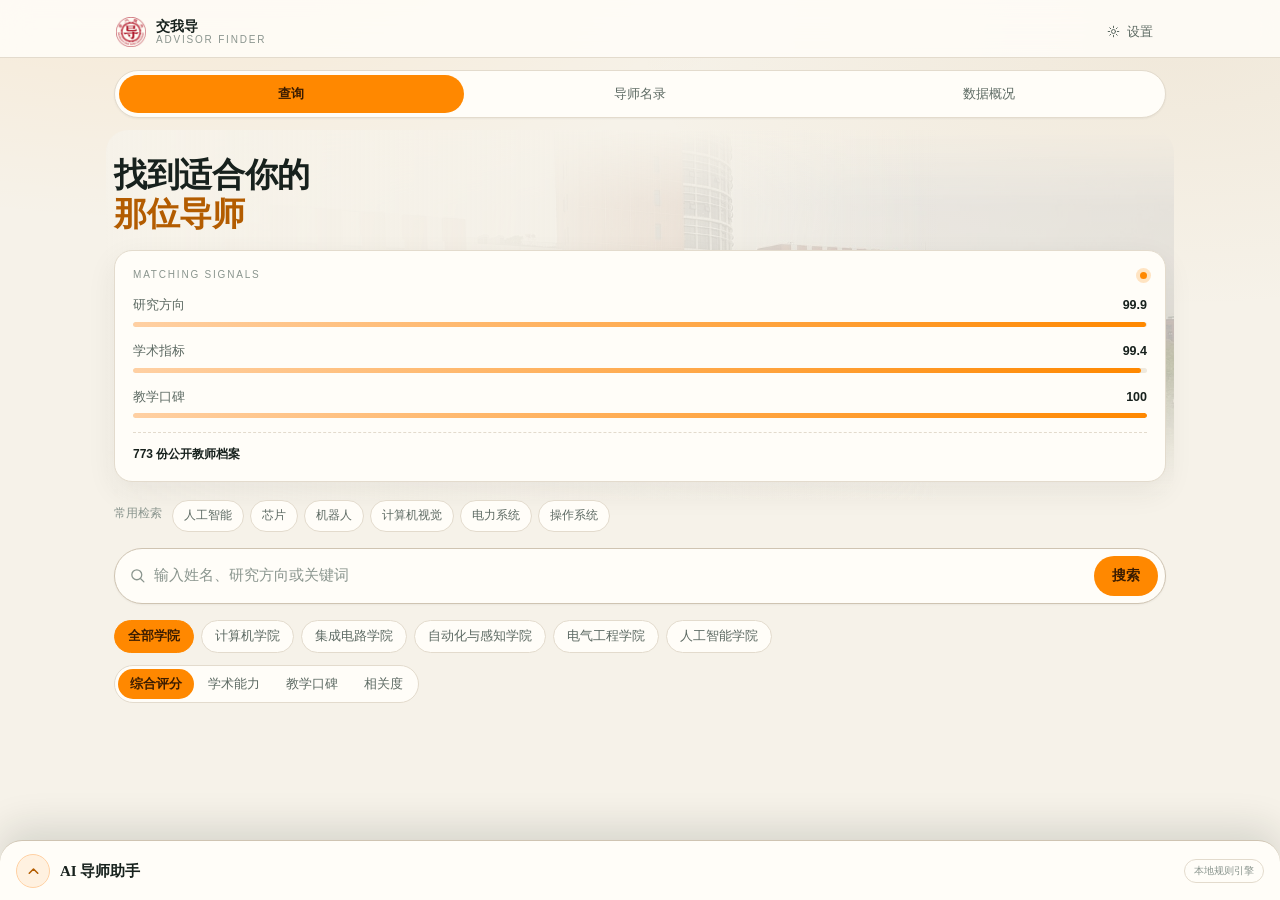
==== commit d2942686: "Add AI assistant, mobile AI panel, and clean project structure" ====
--- a/mobile/android/assets/www/index.html
+++ b/mobile/android/assets/www/index.html
@@ -189,6 +189,39 @@
     </section>
   </main>
 
+  <!-- 端侧 AI 对话抽屉：Qwen3-0.6B 通过 wllama 在 WebView 内运行 -->
+  <section id="ai-sheet" class="ai-sheet" data-state="peek" aria-label="AI 导师助手">
+    <header id="ai-handle" class="ai-handle">
+      <button id="ai-tri" class="ai-tri" type="button" aria-label="展开 AI 对话" aria-expanded="false">
+        <svg viewBox="0 0 24 24" aria-hidden="true"><path d="M6 14.5l6-6 6 6"></path></svg>
+      </button>
+      <div class="ai-handle-copy">
+        <span class="ai-handle-title" data-i18n="ai.title">AI 导师助手</span>
+      </div>
+      <span id="ai-engine" class="ai-engine" data-i18n="ai.engine.rule">本地规则引擎</span>
+    </header>
+
+    <div class="ai-body">
+      <div id="ai-messages" class="ai-messages" role="log" aria-live="polite"></div>
+      <div class="ai-composer-wrap">
+        <div id="ai-suggest" class="ai-suggest"></div>
+        <form id="ai-form" class="ai-composer">
+          <textarea id="ai-input" class="ai-input" rows="1" maxlength="500"
+                    placeholder="例如：我喜欢数据挖掘，推荐几位导师"
+                    data-i18n-placeholder="ai.placeholder"></textarea>
+          <div class="ai-composer-side">
+            <button id="ai-clear" class="ai-clear" type="button" data-i18n="ai.clear">清空对话</button>
+            <button id="ai-send" class="btn btn-primary ai-send" type="submit"
+                    data-i18n="ai.send">发送</button>
+          </div>
+        </form>
+        <div class="ai-foot">
+          <span data-i18n="ai.disclaimer">回答基于本地教师库与公开学术来源，仅供检索参考。</span>
+        </div>
+      </div>
+    </div>
+  </section>
+
   <div id="settings-backdrop" class="settings-backdrop hidden"></div>
   <aside id="settings-drawer" class="settings-drawer hidden" role="dialog" aria-modal="true">
     <header class="settings-head">
@@ -216,6 +249,32 @@
         </div>
       </section>
 
+      <section class="settings-group">
+        <h3 class="settings-title" data-i18n="settings.ai">AI 服务</h3>
+        <label class="settings-check">
+          <input id="ai-api-enabled" type="checkbox">
+          <span data-i18n="settings.ai.enable">启用 API 回答</span>
+        </label>
+        <label class="settings-field">
+          <span data-i18n="settings.ai.base">站点</span>
+          <input id="ai-api-base" type="url" autocomplete="off" placeholder="https://api.deepseek.com/v1">
+        </label>
+        <label class="settings-field">
+          <span data-i18n="settings.ai.model">模型</span>
+          <input id="ai-api-model" type="text" autocomplete="off" placeholder="deepseek-flash">
+        </label>
+        <label class="settings-field">
+          <span data-i18n="settings.ai.key">API Key</span>
+          <input id="ai-api-key" type="password" autocomplete="new-password" placeholder="sk-...">
+        </label>
+        <div class="settings-actions">
+          <button id="ai-api-save" class="btn btn-primary" type="button" data-i18n="settings.ai.save">保存</button>
+          <button id="ai-api-test" class="btn btn-ghost" type="button" data-i18n="settings.ai.test">测试连接</button>
+        </div>
+        <p id="ai-api-status" class="settings-note"></p>
+        <p class="settings-note" data-i18n="settings.ai.note">Key 只保存在本机 WebView，不写入项目仓库。</p>
+      </section>
+
       <section class="settings-group settings-foot">
         <h3 class="settings-title" data-i18n="settings.links">相关链接</h3>
         <a class="settings-link" target="_blank" rel="noopener"
@@ -233,5 +292,6 @@
   <script src="js/i18n.js"></script>
   <script src="js/app.js"></script>
   <script src="js/mobile-chrome.js"></script>
+  <script src="js/mobile-ai.js"></script>
 </body>
 </html>
--- a/mobile/android/assets/www/mobile.css
+++ b/mobile/android/assets/www/mobile.css
@@ -210,3 +210,278 @@
   .sort-btn { font-size: 12px; padding: 5px 10px; }
   .metrics-row { grid-template-columns: 1fr; }
 }
+
+/* ---------------------------------------------------------------- AI 对话抽屉 */
+.shell { padding-bottom: 112px; }
+
+.ai-sheet {
+  position: fixed;
+  left: 0;
+  right: 0;
+  bottom: 0;
+  z-index: 25;
+  height: 60px;
+  display: flex;
+  flex-direction: column;
+  background: var(--surface);
+  border-top: 1px solid var(--line-strong);
+  border-radius: 22px 22px 0 0;
+  box-shadow: 0 -12px 38px color-mix(in srgb, var(--ink) 14%, transparent);
+  overflow: hidden;
+  transition: height .28s cubic-bezier(.22, .61, .36, 1);
+  will-change: height;
+}
+.ai-sheet[data-dragging="true"] { transition: none; }
+
+.ai-handle {
+  flex: 0 0 60px;
+  height: 60px;
+  display: flex;
+  align-items: center;
+  gap: 10px;
+  padding: 0 16px;
+  cursor: grab;
+  touch-action: none;
+  user-select: none;
+}
+.ai-handle:active { cursor: grabbing; }
+
+.ai-tri {
+  width: 34px;
+  height: 34px;
+  flex: 0 0 auto;
+  display: grid;
+  place-items: center;
+  padding: 0;
+  border: 1px solid var(--accent-line);
+  border-radius: 999px;
+  background: var(--accent-soft);
+  color: var(--accent-text);
+}
+.ai-tri svg {
+  width: 17px;
+  height: 17px;
+  fill: none;
+  stroke: currentColor;
+  stroke-width: 2.2;
+  stroke-linecap: round;
+  stroke-linejoin: round;
+  transition: transform .22s ease;
+}
+.ai-sheet[data-state="half"] .ai-tri svg,
+.ai-sheet[data-state="full"] .ai-tri svg { transform: rotate(180deg); }
+
+.ai-handle-copy { display: flex; flex-direction: column; line-height: 1.2; min-width: 0; }
+.ai-handle-title { font-family: var(--display); font-size: 15px; font-weight: 600; }
+.ai-engine {
+  margin-left: auto;
+  padding: 3px 9px;
+  border: 1px solid var(--line);
+  border-radius: 999px;
+  color: var(--ink-3);
+  font-size: 10px;
+  white-space: nowrap;
+}
+.ai-engine[data-mode="model"] {
+  color: var(--accent-text);
+  border-color: var(--accent-line);
+  background: var(--accent-soft);
+}
+
+.ai-body {
+  flex: 1;
+  min-height: 0;
+  display: flex;
+  flex-direction: column;
+  border-top: 1px solid var(--line);
+  background: var(--bg);
+}
+
+.ai-messages {
+  flex: 1;
+  min-height: 0;
+  overflow-y: auto;
+  display: flex;
+  flex-direction: column;
+  gap: 12px;
+  padding: 14px 16px 8px;
+}
+
+.ai-msg { display: flex; flex-direction: column; gap: 8px; max-width: 94%; }
+.ai-msg.user { align-self: flex-end; align-items: flex-end; }
+.ai-msg.assistant { align-self: flex-start; }
+
+.ai-bubble {
+  padding: 11px 14px;
+  border: 1px solid var(--line);
+  border-radius: 15px;
+  background: var(--surface);
+  color: var(--ink);
+  font-size: 13px;
+  line-height: 1.7;
+  white-space: pre-wrap;
+  word-break: break-word;
+}
+.ai-msg.user .ai-bubble {
+  background: var(--accent);
+  border-color: transparent;
+  color: var(--accent-ink);
+  border-bottom-right-radius: 6px;
+}
+.ai-msg.assistant .ai-bubble { border-bottom-left-radius: 6px; }
+.ai-pending { color: var(--ink-3); }
+
+.ai-cards {
+  display: grid;
+  grid-template-columns: repeat(2, minmax(0, 1fr));
+  gap: 7px;
+  width: 100%;
+}
+.ai-card {
+  display: flex;
+  flex-direction: column;
+  gap: 2px;
+  padding: 9px 11px;
+  text-align: left;
+  border: 1px solid var(--line);
+  border-radius: 12px;
+  background: var(--surface);
+  color: var(--ink);
+}
+.ai-card b { font-size: 12.5px; font-weight: 600; }
+.ai-card span { font-size: 10.5px; color: var(--ink-3); }
+.ai-card em { margin-top: 3px; font-style: normal; font-size: 10px; color: var(--accent-text); }
+
+.ai-sources { display: flex; flex-wrap: wrap; gap: 5px; }
+.ai-source {
+  max-width: 100%;
+  padding: 3px 9px;
+  border: 1px solid var(--line);
+  border-radius: 999px;
+  background: var(--surface-2);
+  color: var(--ink-2);
+  font-size: 10.5px;
+  text-decoration: none;
+}
+.ai-notes {
+  display: flex;
+  flex-direction: column;
+  gap: 2px;
+  color: var(--ink-3);
+  font-size: 10.5px;
+  line-height: 1.5;
+}
+.ai-notes span::before { content: "· "; }
+
+.ai-composer-wrap {
+  flex: 0 0 auto;
+  padding: 8px 16px calc(12px + var(--safe-bottom));
+  border-top: 1px solid var(--line);
+  background: var(--surface);
+}
+
+.ai-suggest { display: flex; flex-wrap: wrap; gap: 5px; padding: 2px 0 8px; }
+.ai-chip {
+  padding: 4px 10px;
+  border: 1px solid var(--line);
+  border-radius: 999px;
+  background: var(--bg);
+  color: var(--ink-2);
+  font-size: 11px;
+}
+.ai-chip:hover { color: var(--accent-text); border-color: var(--accent-line); }
+
+.ai-composer { display: flex; flex-direction: column; align-items: stretch; gap: 8px; }
+.ai-input {
+  min-height: 40px;
+  max-height: 96px;
+  padding: 10px 13px;
+  border: 1px solid var(--line);
+  border-radius: 14px;
+  background: var(--bg);
+  color: var(--ink);
+  font: inherit;
+  font-size: 13.5px;
+  line-height: 1.5;
+  resize: none;
+  outline: none;
+}
+.ai-input:focus { border-color: var(--accent-line); }
+.ai-composer-side {
+  display: flex;
+  align-items: center;
+  justify-content: space-between;
+  gap: 10px;
+}
+.ai-send { padding: 8px 18px; }
+.ai-send:disabled { opacity: .55; }
+
+.ai-foot {
+  margin-top: 6px;
+  color: var(--ink-3);
+  font-size: 9.5px;
+  line-height: 1.5;
+}
+.ai-clear {
+  padding: 0;
+  border: none;
+  background: none;
+  color: var(--ink-3);
+  font-size: 10.5px;
+  text-decoration: underline;
+  text-underline-offset: 2px;
+  white-space: nowrap;
+}
+.ai-clear:hover { color: var(--accent-text); }
+
+@media (prefers-reduced-motion: no-preference) {
+  .ai-pending { animation: ai-pulse 1.2s ease-in-out infinite; }
+}
+@keyframes ai-pulse {
+  0%, 100% { opacity: .55; }
+  50% { opacity: 1; }
+}
+@media (prefers-reduced-motion: reduce) {
+  .ai-sheet { transition: none; }
+  .ai-tri svg { transition: none; }
+}
+
+/* ---------------------------------------------------------------- AI 服务设置 */
+.settings-check {
+  display: flex;
+  align-items: center;
+  gap: 8px;
+  margin-bottom: 10px;
+  font-size: 13px;
+  color: var(--ink);
+  cursor: pointer;
+}
+.settings-check input { accent-color: var(--accent); }
+.settings-field {
+  display: flex;
+  flex-direction: column;
+  gap: 4px;
+  margin-bottom: 10px;
+  font-size: 12px;
+  color: var(--ink-2);
+}
+.settings-field input {
+  padding: 7px 10px;
+  border: 1px solid var(--line);
+  border-radius: 10px;
+  background: var(--bg);
+  color: var(--ink);
+  font: inherit;
+  font-size: 12.5px;
+  outline: none;
+}
+.settings-field input:focus { border-color: var(--accent-line); }
+.settings-actions {
+  display: flex;
+  align-items: center;
+  gap: 8px;
+  flex-wrap: wrap;
+}
+.settings-actions .btn { padding: 7px 14px; font-size: 12.5px; }
+#ai-api-status[data-kind="ok"] { color: var(--accent-text); }
+#ai-api-status[data-kind="error"] { color: var(--danger); }
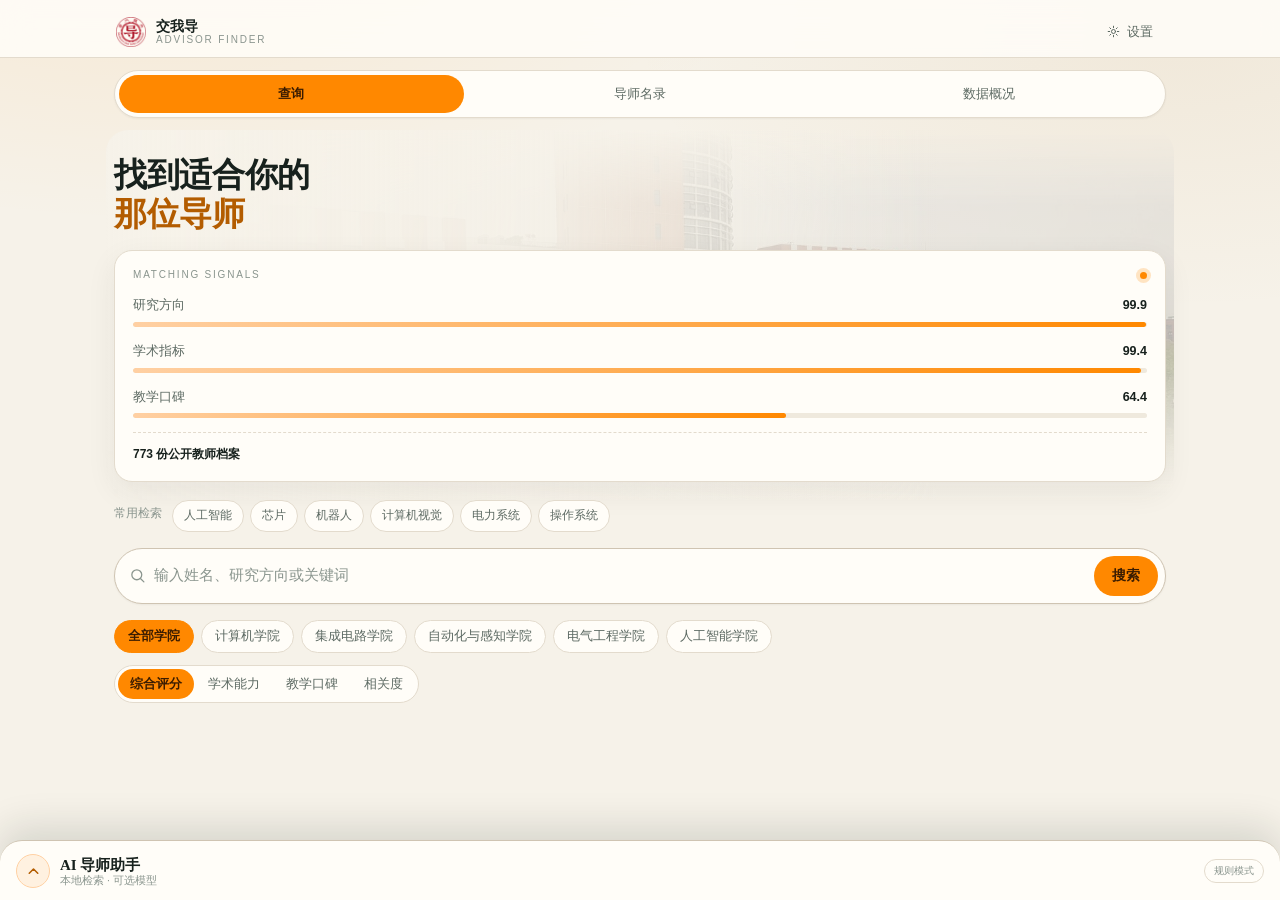
==== commit 810a8c71: "Sync v2.7.0 improved version: AI chat assistant, BM25 retrieval, topic model, data workspace, mobile" ====
--- a/mobile/android/assets/www/index.html
+++ b/mobile/android/assets/www/index.html
@@ -7,8 +7,8 @@
   <meta name="theme-color" content="#f6f2e9">
   <title>交我导</title>
   <link rel="icon" href="img/icon.png">
-  <link rel="stylesheet" href="css/style.css">
-  <link rel="stylesheet" href="mobile.css">
+  <link rel="stylesheet" href="css/style.css?v=20261123v27">
+  <link rel="stylesheet" href="mobile.css?v=20261123v27">
   <script>
     /* 在样式生效前恢复主题，避免刷新后闪回浅色 */
     try {
@@ -172,7 +172,7 @@
           </section>
 
           <section class="panel">
-            <div class="section-title" data-i18n="insight.communities">合作社区</div>
+            <div class="section-title" data-i18n="insight.communities">研究相似社区</div>
             <div id="insight-communities" class="community-list"></div>
           </section>
 
@@ -189,7 +189,7 @@
     </section>
   </main>
 
-  <!-- 端侧 AI 对话抽屉：Qwen3-0.6B 通过 wllama 在 WebView 内运行 -->
+  <!-- AI 对话抽屉：本地教师库检索 + 可选 OpenAI 兼容 API（先检索证据再生成） -->
   <section id="ai-sheet" class="ai-sheet" data-state="peek" aria-label="AI 导师助手">
     <header id="ai-handle" class="ai-handle">
       <button id="ai-tri" class="ai-tri" type="button" aria-label="展开 AI 对话" aria-expanded="false">
@@ -197,8 +197,9 @@
       </button>
       <div class="ai-handle-copy">
         <span class="ai-handle-title" data-i18n="ai.title">AI 导师助手</span>
+        <span class="ai-handle-sub" data-i18n="ai.sub.mobile">本地检索 · 可选模型</span>
       </div>
-      <span id="ai-engine" class="ai-engine" data-i18n="ai.engine.rule">本地规则引擎</span>
+      <span id="ai-engine" class="ai-engine" data-i18n="ai.engine.rule">规则模式</span>
     </header>
 
     <div class="ai-body">
@@ -216,7 +217,7 @@
           </div>
         </form>
         <div class="ai-foot">
-          <span data-i18n="ai.disclaimer">回答基于本地教师库与公开学术来源，仅供检索参考。</span>
+          <span data-i18n="ai.disclaimer.mobile">回答优先依据本地教师库；启用 API 时会先检索证据再生成，结果仍可追溯。</span>
         </div>
       </div>
     </div>
@@ -272,7 +273,7 @@
           <button id="ai-api-test" class="btn btn-ghost" type="button" data-i18n="settings.ai.test">测试连接</button>
         </div>
         <p id="ai-api-status" class="settings-note"></p>
-        <p class="settings-note" data-i18n="settings.ai.note">Key 只保存在本机 WebView，不写入项目仓库。</p>
+        <p class="settings-note" data-i18n="settings.ai.note">Key 仅保存在本机 WebView（localStorage），不写入项目仓库；共用设备请勿保存长期 Key。</p>
       </section>
 
       <section class="settings-group settings-foot">
@@ -285,13 +286,13 @@
     </div>
   </aside>
 
-  <script src="js/mobile-env.js"></script>
-  <script src="data.js"></script>
-  <script src="js/mobile-api.js"></script>
-  <script src="js/echarts.min.js"></script>
-  <script src="js/i18n.js"></script>
-  <script src="js/app.js"></script>
-  <script src="js/mobile-chrome.js"></script>
-  <script src="js/mobile-ai.js"></script>
+  <script src="js/mobile-env.js?v=20261123v27"></script>
+  <script src="data.js?v=20261123v27"></script>
+  <script src="js/mobile-api.js?v=20261123v27"></script>
+  <script src="js/echarts.min.js?v=20261123v27"></script>
+  <script src="js/i18n.js?v=20261123v27"></script>
+  <script src="js/app.js?v=20261123v27"></script>
+  <script src="js/mobile-chrome.js?v=20261123v27"></script>
+  <script src="js/mobile-ai.js?v=20261123v27"></script>
 </body>
 </html>
--- a/mobile/android/assets/www/mobile.css
+++ b/mobile/android/assets/www/mobile.css
@@ -273,6 +273,7 @@
 
 .ai-handle-copy { display: flex; flex-direction: column; line-height: 1.2; min-width: 0; }
 .ai-handle-title { font-family: var(--display); font-size: 15px; font-weight: 600; }
+.ai-handle-sub { font-size: 10.5px; color: var(--ink-3); }
 .ai-engine {
   margin-left: auto;
   padding: 3px 9px;
